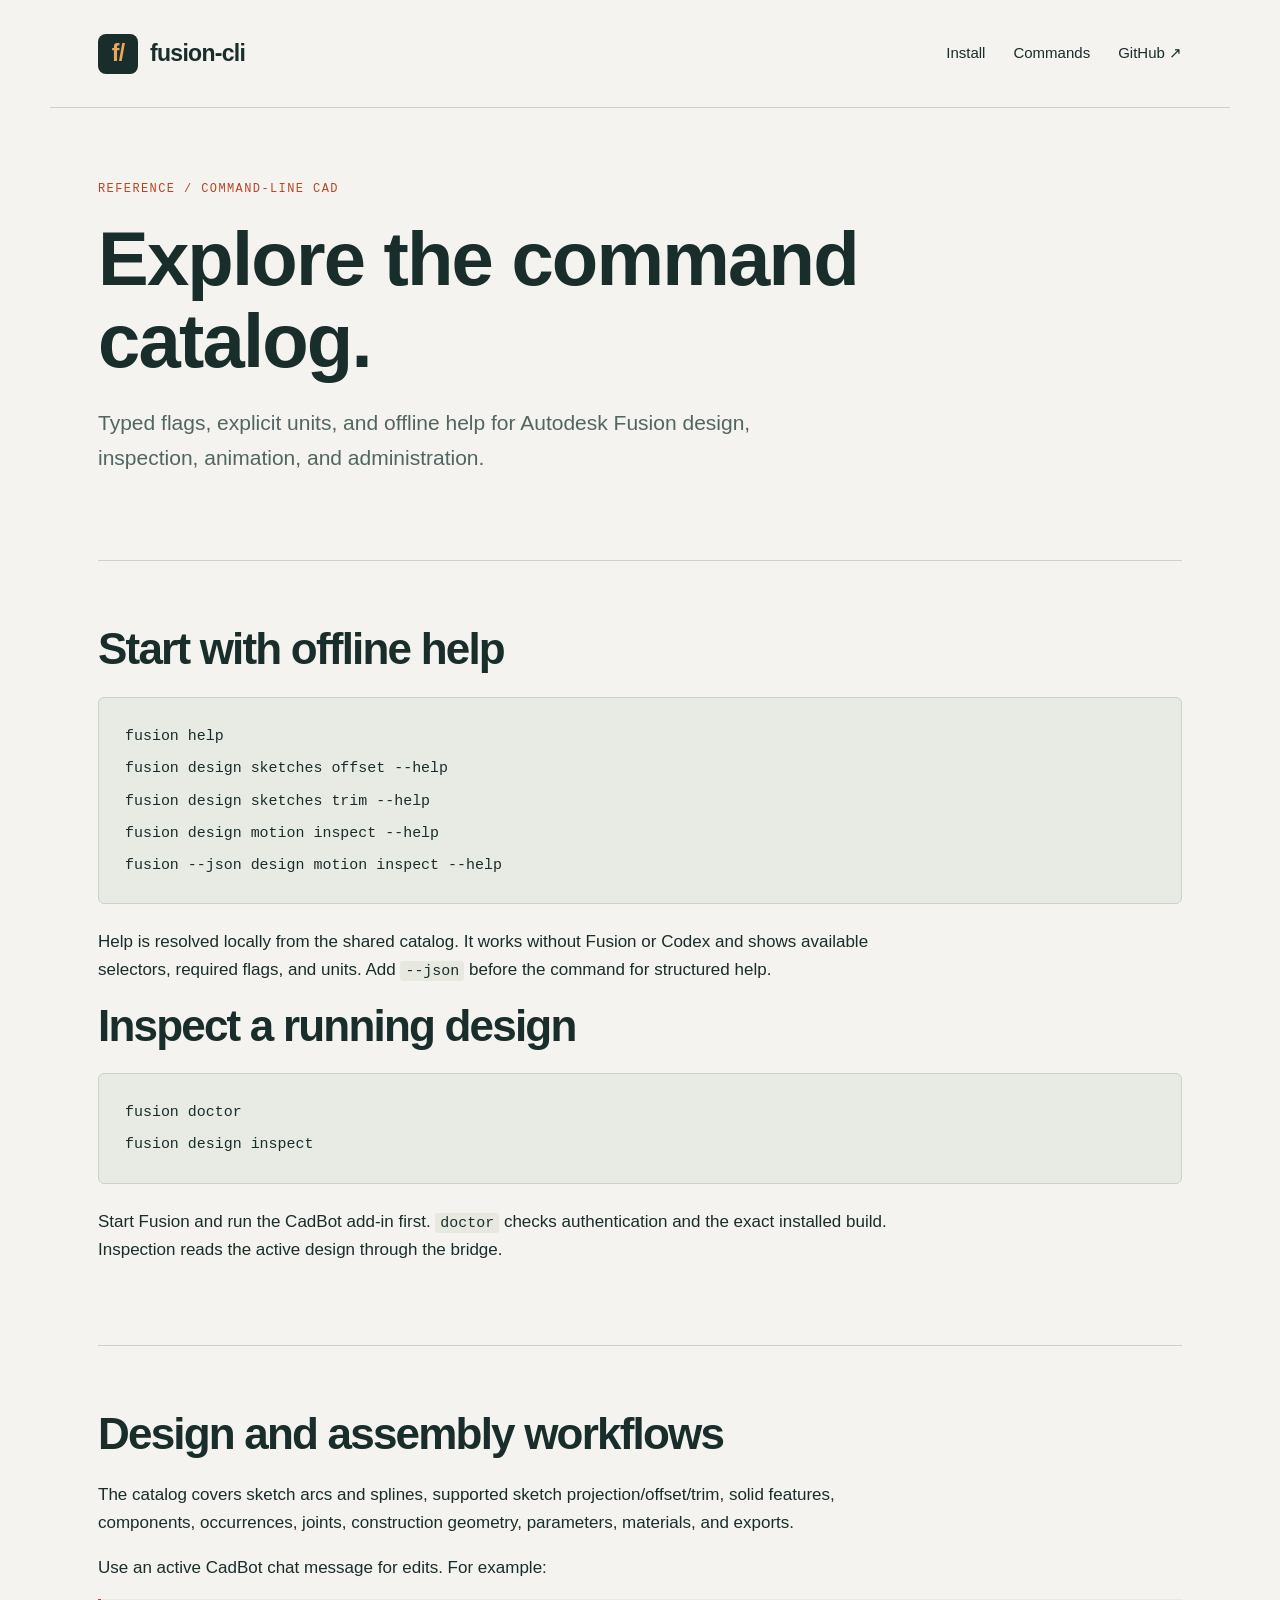
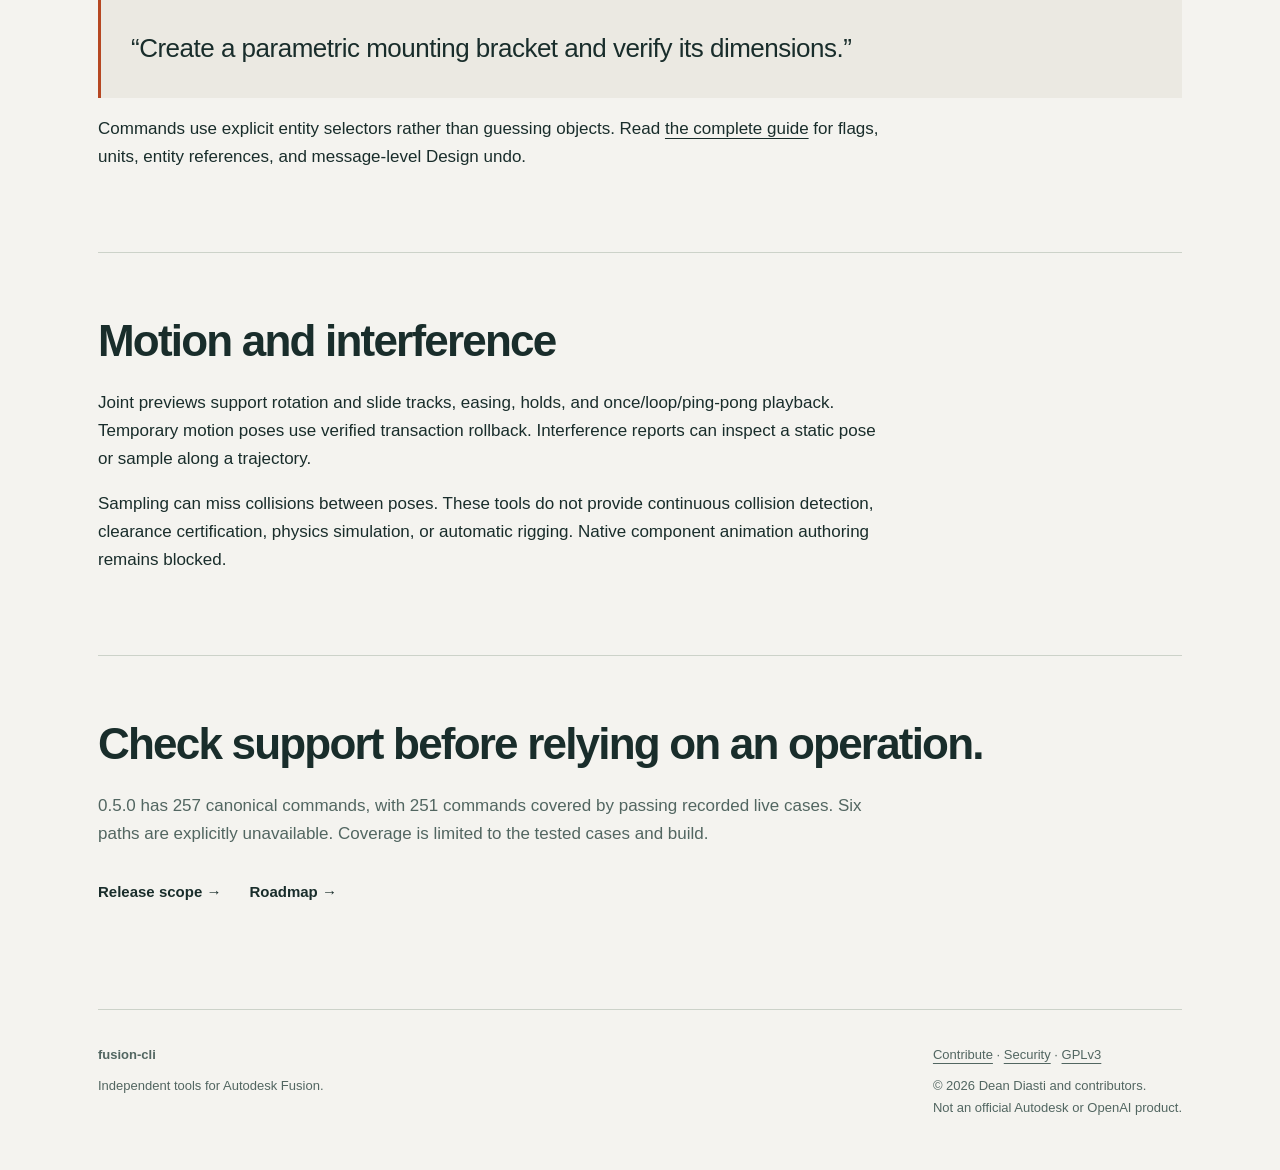
==== site/commands/index.html @ 431b4439 "Publish searchable documentation and Homebrew installation guide" ====
<!doctype html>
<html lang="en"><head><meta charset="utf-8"><meta name="viewport" content="width=device-width, initial-scale=1"><title>Autodesk Fusion CLI commands: design, assemblies &amp; motion | fusion-cli</title><meta name="description" content="Explore fusion-cli commands for Autodesk Fusion sketches, parametric modeling, assembly inspection, and joint motion previews. Learn offline help and current limits."><meta name="robots" content="index,follow"><link rel="canonical" href="https://deandiasti.github.io/fusion-cli/commands/"><meta property="og:type" content="website"><meta property="og:title" content="Autodesk Fusion CLI commands: design, assemblies &amp; motion | fusion-cli"><meta property="og:description" content="Explore fusion-cli commands for Autodesk Fusion sketches, parametric modeling, assembly inspection, and joint motion previews. Learn offline help and current limits."><meta property="og:url" content="https://deandiasti.github.io/fusion-cli/commands/"><meta property="og:site_name" content="fusion-cli"><meta name="twitter:card" content="summary"><meta name="theme-color" content="#f4f3ef"><link rel="icon" href="../assets/favicon.svg" type="image/svg+xml"><link rel="stylesheet" href="../assets/style.css"><script type="application/ld+json">{"@context": "https://schema.org", "@type": "WebPage", "name": "Autodesk Fusion CLI commands: design, assemblies & motion | fusion-cli", "url": "https://deandiasti.github.io/fusion-cli/commands/", "description": "Explore fusion-cli commands for Autodesk Fusion sketches, parametric modeling, assembly inspection, and joint motion previews. Learn offline help and current limits."}</script></head><body>
<a class="skip" href="#main">Skip to content</a><header><a class="brand" href="../"><span class="mark" aria-hidden="true">f/</span>fusion-cli</a><nav aria-label="Main navigation"><a href="../install/">Install</a><a href="../commands/">Commands</a><a href="https://github.com/DeanDiasti/fusion-cli">GitHub <span aria-hidden="true">↗</span></a></nav></header><main id="main">
<section class="page-intro"><p class="eyebrow">REFERENCE / COMMAND-LINE CAD</p><h1>Explore the command catalog.</h1><p class="lead">Typed flags, explicit units, and offline help for Autodesk Fusion design, inspection, animation, and administration.</p></section>
<section><h2>Start with offline help</h2><pre class="code"><code>fusion help
fusion design sketches offset --help
fusion design sketches trim --help
fusion design motion inspect --help
fusion --json design motion inspect --help</code></pre><p>Help is resolved locally from the shared catalog. It works without Fusion or Codex and shows available selectors, required flags, and units. Add <code>--json</code> before the command for structured help.</p><h2>Inspect a running design</h2><pre class="code"><code>fusion doctor
fusion design inspect</code></pre><p>Start Fusion and run the CadBot add-in first. <code>doctor</code> checks authentication and the exact installed build. Inspection reads the active design through the bridge.</p></section>
<section><h2>Design and assembly workflows</h2><p>The catalog covers sketch arcs and splines, supported sketch projection/offset/trim, solid features, components, occurrences, joints, construction geometry, parameters, materials, and exports.</p><p>Use an active CadBot chat message for edits. For example:</p><blockquote>“Create a parametric mounting bracket and verify its dimensions.”</blockquote><p>Commands use explicit entity selectors rather than guessing objects. Read <a href="https://github.com/DeanDiasti/fusion-cli/blob/main/docs/cli-guide.md">the complete guide</a> for flags, units, entity references, and message-level Design undo.</p></section>
<section><h2>Motion and interference</h2><p>Joint previews support rotation and slide tracks, easing, holds, and once/loop/ping-pong playback. Temporary motion poses use verified transaction rollback. Interference reports can inspect a static pose or sample along a trajectory.</p><p>Sampling can miss collisions between poses. These tools do not provide continuous collision detection, clearance certification, physics simulation, or automatic rigging. Native component animation authoring remains blocked.</p></section>
<section class="evidence"><h2>Check support before relying on an operation.</h2><p>0.5.0 has 257 canonical commands, with 251 commands covered by passing recorded live cases. Six paths are explicitly unavailable. Coverage is limited to the tested cases and build.</p><div class="actions"><a class="text-link" href="https://github.com/DeanDiasti/fusion-cli/blob/main/docs/release-0.5.0.md">Release scope →</a><a class="text-link" href="https://github.com/DeanDiasti/fusion-cli/blob/main/docs/roadmap.md">Roadmap →</a></div></section></main><footer><div><strong>fusion-cli</strong><p>Independent tools for Autodesk Fusion.</p></div><div><a href="https://github.com/DeanDiasti/fusion-cli/blob/main/CONTRIBUTING.md">Contribute</a> · <a href="https://github.com/DeanDiasti/fusion-cli/blob/main/SECURITY.md">Security</a> · <a href="https://github.com/DeanDiasti/fusion-cli/blob/main/LICENSE">GPLv3</a><p>© 2026 Dean Diasti and contributors.<br>Not an official Autodesk or OpenAI product.</p></div></footer></body></html>
---- site/assets/style.css ----
:root{color-scheme:light;--paper:#f4f3ef;--ink:#192d2b;--muted:#526661;--line:#ccd2c9;--accent:#b64722;--dark:#182724}*{box-sizing:border-box}body{margin:0;background:var(--paper);color:var(--ink);font:17px/1.65 -apple-system,BlinkMacSystemFont,"Segoe UI",sans-serif}a{color:inherit;text-underline-offset:4px}header,main,footer{max-width:1180px;margin:auto;padding:0 48px}header{height:108px;display:flex;align-items:center;justify-content:space-between;border-bottom:1px solid var(--line)}.brand{display:flex;align-items:center;gap:12px;font-weight:750;font-size:23px;text-decoration:none;letter-spacing:-.7px}.mark{background:var(--ink);color:#e9a65d;display:grid;place-items:center;width:40px;height:40px;border-radius:8px}nav{display:flex;gap:28px;font-size:15px}nav a{text-decoration:none}nav a:hover,.text-link:hover{color:var(--accent)}section{padding:64px 0;border-bottom:1px solid var(--line)}.hero{padding-top:76px}.eyebrow,.number,.terminal-label{font:12px/1.5 ui-monospace,SFMono-Regular,Consolas,monospace;letter-spacing:1.4px}.eyebrow{color:var(--accent);margin:0 0 20px}h1,h2,h3{line-height:1.08;letter-spacing:-1.8px;margin:0 0 24px}h1{font-size:clamp(44px,6.2vw,76px);max-width:880px;font-weight:650}h2{font-size:clamp(32px,3.5vw,44px);font-weight:600}h3{font-size:25px;letter-spacing:-.7px;margin-top:24px}.lead{font-size:21px;max-width:725px;color:var(--muted);line-height:1.65}p{max-width:790px}.actions{display:flex;gap:28px;align-items:center;flex-wrap:wrap;margin:32px 0}.button{background:var(--ink);color:white;text-decoration:none;padding:13px 23px;border-radius:5px;font-weight:600}.button span{margin-left:28px}.button:hover{background:#29453d}.text-link{font-size:15px;font-weight:650;text-decoration:none}.terminal{background:var(--dark);color:#eee9dc;margin-top:50px;padding:26px 30px;border-radius:8px;box-shadow:0 14px 30px #18272410}.terminal-label{color:#95afa3;margin-bottom:12px}.terminal pre{margin:0;font-size:16px;line-height:1.9}.terminal code span{color:#e9a65d}pre{overflow-x:auto;max-width:100%;white-space:pre;tab-size:2}code{font-family:ui-monospace,SFMono-Regular,Consolas,monospace;font-size:.88em}p code{background:#e7e9e1;padding:2px 5px;border-radius:3px}.code{background:#e8ebe3;border:1px solid var(--line);border-radius:6px;padding:22px 26px;line-height:1.9;margin:24px 0}.cards{display:grid;grid-template-columns:repeat(3,minmax(0,1fr));gap:26px;margin-top:38px}.cards article{padding:25px 24px;background:#e9ece4;border:1px solid var(--line);border-radius:5px}.cards p{font-size:15px;color:var(--muted)}.number{color:var(--muted);letter-spacing:.6px}.split{display:grid;grid-template-columns:1.25fr 1fr;gap:60px;align-items:center}blockquote{margin:0;padding:30px;border-left:3px solid var(--accent);font-size:26px;line-height:1.5;letter-spacing:-.5px;background:#ebe9e2}blockquote small{display:block;margin-top:20px;font-size:12px;color:var(--muted);letter-spacing:0}.evidence{padding-bottom:72px}.evidence p{color:var(--muted)}.page-intro{padding-top:72px}ul{padding-left:24px;max-width:820px}li{margin:10px 0}footer{display:flex;justify-content:space-between;gap:35px;padding-top:34px;padding-bottom:42px;font-size:13px;color:var(--muted)}footer p{margin:10px 0}.skip{position:absolute;left:16px;top:-100px;background:var(--ink);color:white;padding:10px;z-index:1}.skip:focus{top:8px}:focus-visible{outline:3px solid var(--accent);outline-offset:5px}@media(max-width:760px){header,main,footer{padding-left:22px;padding-right:22px}header{height:88px}nav{gap:16px;font-size:13px}.brand{font-size:20px;gap:8px}.mark{width:32px;height:32px}section{padding:44px 0}.hero,.page-intro{padding-top:50px}.lead{font-size:18px}.cards,.split{grid-template-columns:1fr;gap:20px}.cards article{padding:22px}.terminal{padding:20px;margin-top:34px}.terminal pre{font-size:13px}.code{padding:17px;font-size:14px}footer{flex-direction:column;gap:14px;padding-top:26px;padding-bottom:30px}blockquote{font-size:23px}.actions{gap:20px}}@media(prefers-reduced-motion:reduce){*{scroll-behavior:auto}}
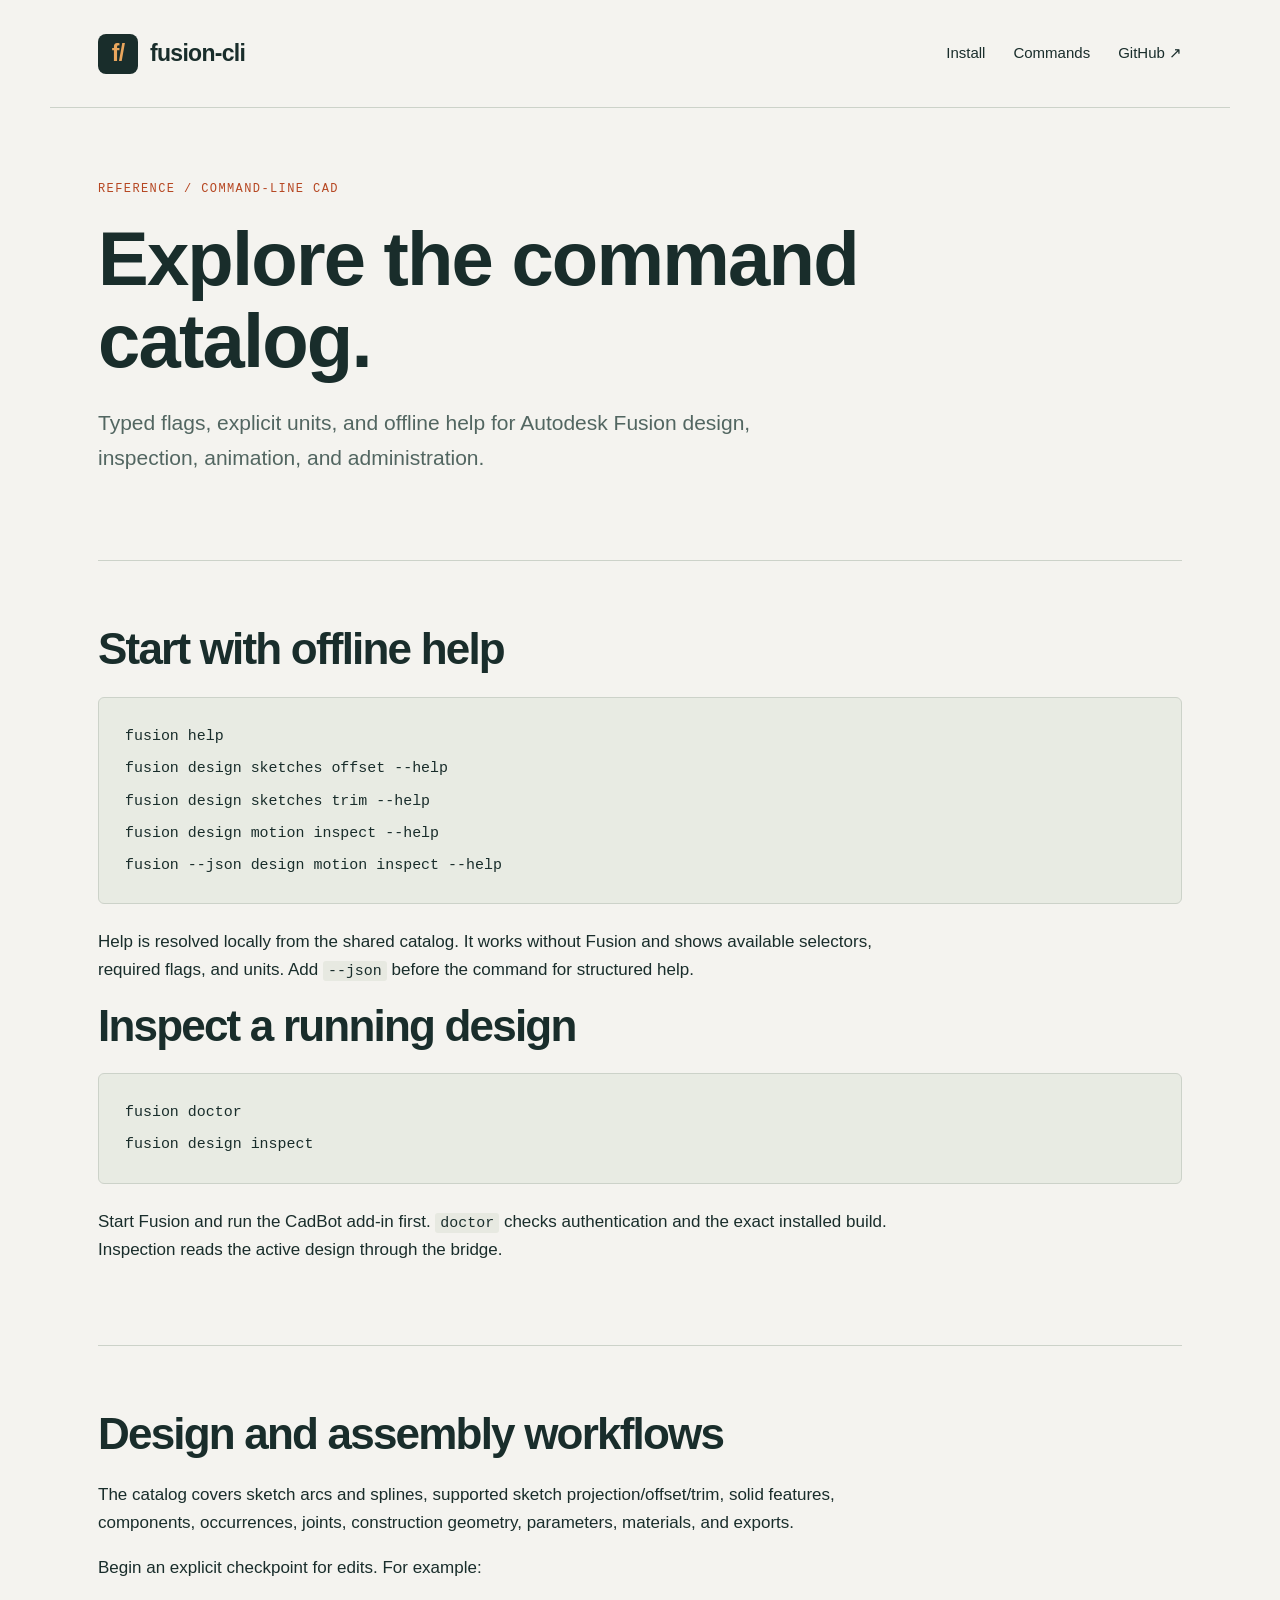
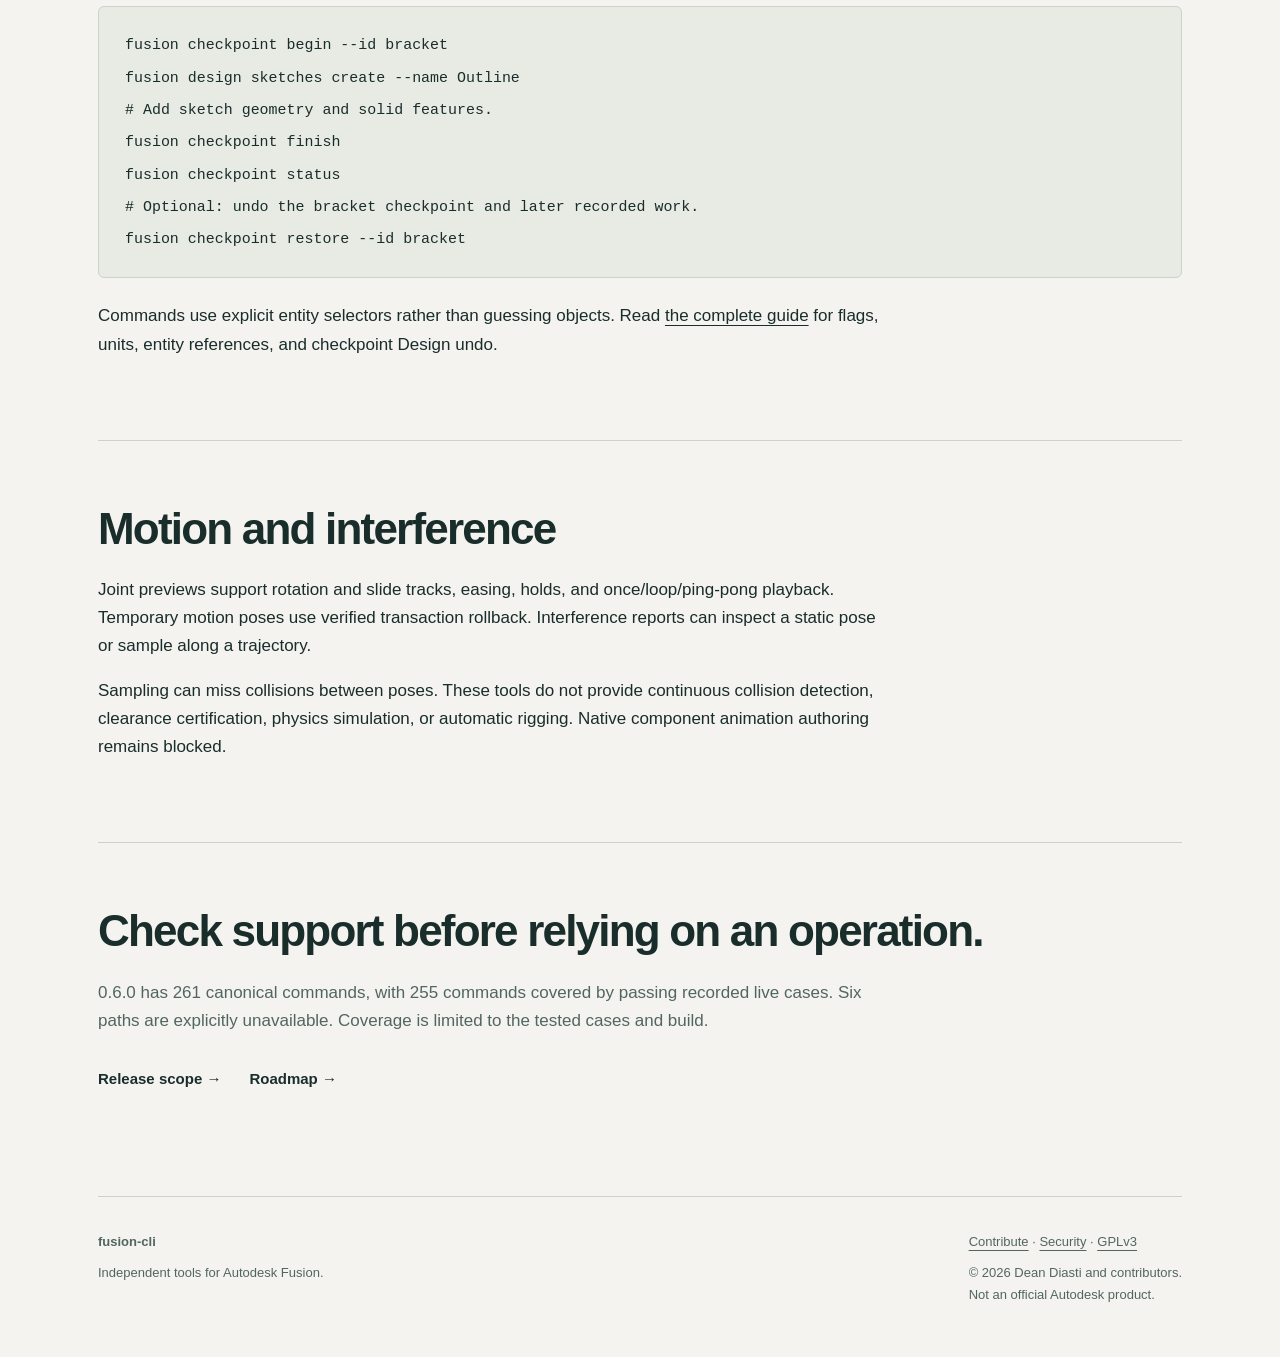
==== commit 9dc794b9: "Make fusion-cli a standalone CLI with explicit Design checkpoints" ====
--- a/site/commands/index.html
+++ b/site/commands/index.html
@@ -6,8 +6,14 @@
 fusion design sketches offset --help
 fusion design sketches trim --help
 fusion design motion inspect --help
-fusion --json design motion inspect --help</code></pre><p>Help is resolved locally from the shared catalog. It works without Fusion or Codex and shows available selectors, required flags, and units. Add <code>--json</code> before the command for structured help.</p><h2>Inspect a running design</h2><pre class="code"><code>fusion doctor
+fusion --json design motion inspect --help</code></pre><p>Help is resolved locally from the shared catalog. It works without Fusion and shows available selectors, required flags, and units. Add <code>--json</code> before the command for structured help.</p><h2>Inspect a running design</h2><pre class="code"><code>fusion doctor
 fusion design inspect</code></pre><p>Start Fusion and run the CadBot add-in first. <code>doctor</code> checks authentication and the exact installed build. Inspection reads the active design through the bridge.</p></section>
-<section><h2>Design and assembly workflows</h2><p>The catalog covers sketch arcs and splines, supported sketch projection/offset/trim, solid features, components, occurrences, joints, construction geometry, parameters, materials, and exports.</p><p>Use an active CadBot chat message for edits. For example:</p><blockquote>“Create a parametric mounting bracket and verify its dimensions.”</blockquote><p>Commands use explicit entity selectors rather than guessing objects. Read <a href="https://github.com/DeanDiasti/fusion-cli/blob/main/docs/cli-guide.md">the complete guide</a> for flags, units, entity references, and message-level Design undo.</p></section>
+<section><h2>Design and assembly workflows</h2><p>The catalog covers sketch arcs and splines, supported sketch projection/offset/trim, solid features, components, occurrences, joints, construction geometry, parameters, materials, and exports.</p><p>Begin an explicit checkpoint for edits. For example:</p><pre class="code"><code>fusion checkpoint begin --id bracket
+fusion design sketches create --name Outline
+# Add sketch geometry and solid features.
+fusion checkpoint finish
+fusion checkpoint status
+# Optional: undo the bracket checkpoint and later recorded work.
+fusion checkpoint restore --id bracket</code></pre><p>Commands use explicit entity selectors rather than guessing objects. Read <a href="https://github.com/DeanDiasti/fusion-cli/blob/main/docs/cli-guide.md">the complete guide</a> for flags, units, entity references, and checkpoint Design undo.</p></section>
 <section><h2>Motion and interference</h2><p>Joint previews support rotation and slide tracks, easing, holds, and once/loop/ping-pong playback. Temporary motion poses use verified transaction rollback. Interference reports can inspect a static pose or sample along a trajectory.</p><p>Sampling can miss collisions between poses. These tools do not provide continuous collision detection, clearance certification, physics simulation, or automatic rigging. Native component animation authoring remains blocked.</p></section>
-<section class="evidence"><h2>Check support before relying on an operation.</h2><p>0.5.0 has 257 canonical commands, with 251 commands covered by passing recorded live cases. Six paths are explicitly unavailable. Coverage is limited to the tested cases and build.</p><div class="actions"><a class="text-link" href="https://github.com/DeanDiasti/fusion-cli/blob/main/docs/release-0.5.0.md">Release scope →</a><a class="text-link" href="https://github.com/DeanDiasti/fusion-cli/blob/main/docs/roadmap.md">Roadmap →</a></div></section></main><footer><div><strong>fusion-cli</strong><p>Independent tools for Autodesk Fusion.</p></div><div><a href="https://github.com/DeanDiasti/fusion-cli/blob/main/CONTRIBUTING.md">Contribute</a> · <a href="https://github.com/DeanDiasti/fusion-cli/blob/main/SECURITY.md">Security</a> · <a href="https://github.com/DeanDiasti/fusion-cli/blob/main/LICENSE">GPLv3</a><p>© 2026 Dean Diasti and contributors.<br>Not an official Autodesk or OpenAI product.</p></div></footer></body></html>
+<section class="evidence"><h2>Check support before relying on an operation.</h2><p>0.6.0 has 261 canonical commands, with 255 commands covered by passing recorded live cases. Six paths are explicitly unavailable. Coverage is limited to the tested cases and build.</p><div class="actions"><a class="text-link" href="https://github.com/DeanDiasti/fusion-cli/blob/main/docs/release-0.6.0.md">Release scope →</a><a class="text-link" href="https://github.com/DeanDiasti/fusion-cli/blob/main/docs/roadmap.md">Roadmap →</a></div></section></main><footer><div><strong>fusion-cli</strong><p>Independent tools for Autodesk Fusion.</p></div><div><a href="https://github.com/DeanDiasti/fusion-cli/blob/main/CONTRIBUTING.md">Contribute</a> · <a href="https://github.com/DeanDiasti/fusion-cli/blob/main/SECURITY.md">Security</a> · <a href="https://github.com/DeanDiasti/fusion-cli/blob/main/LICENSE">GPLv3</a><p>© 2026 Dean Diasti and contributors.<br>Not an official Autodesk product.</p></div></footer></body></html>
